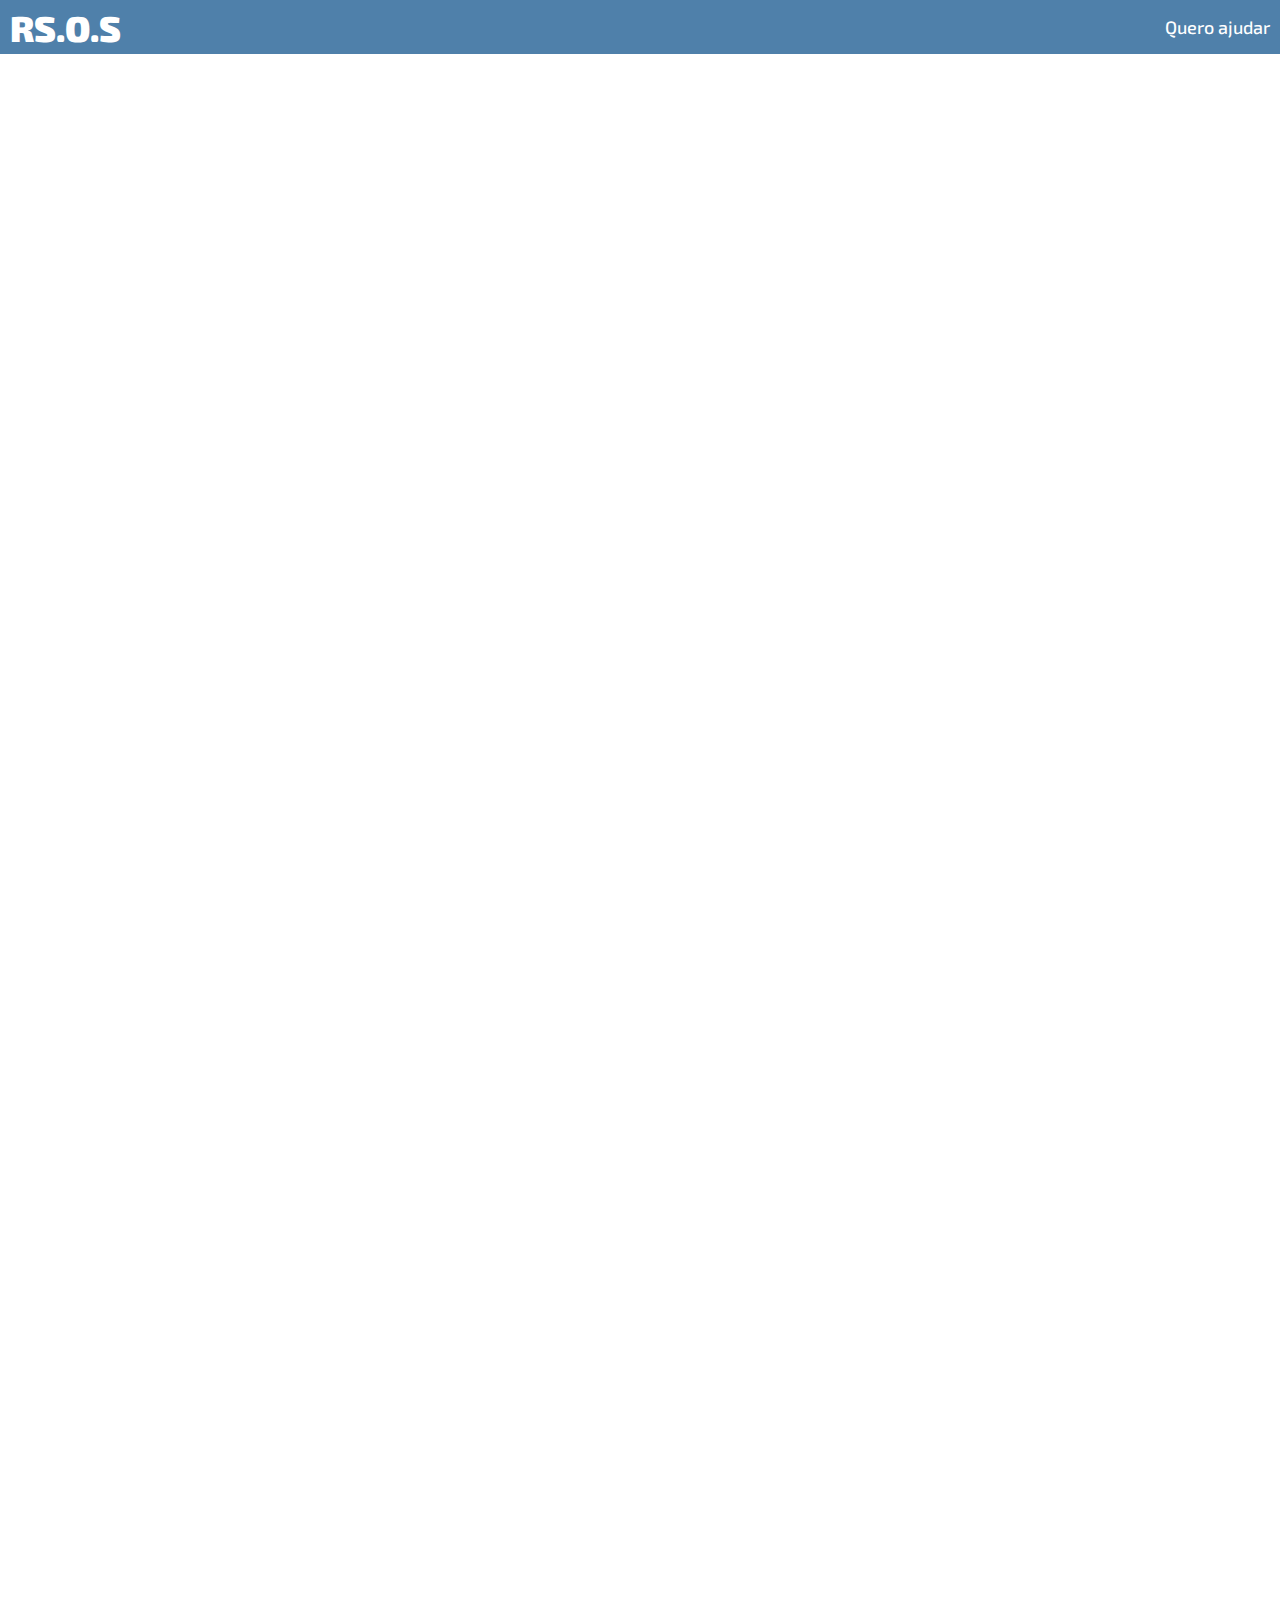
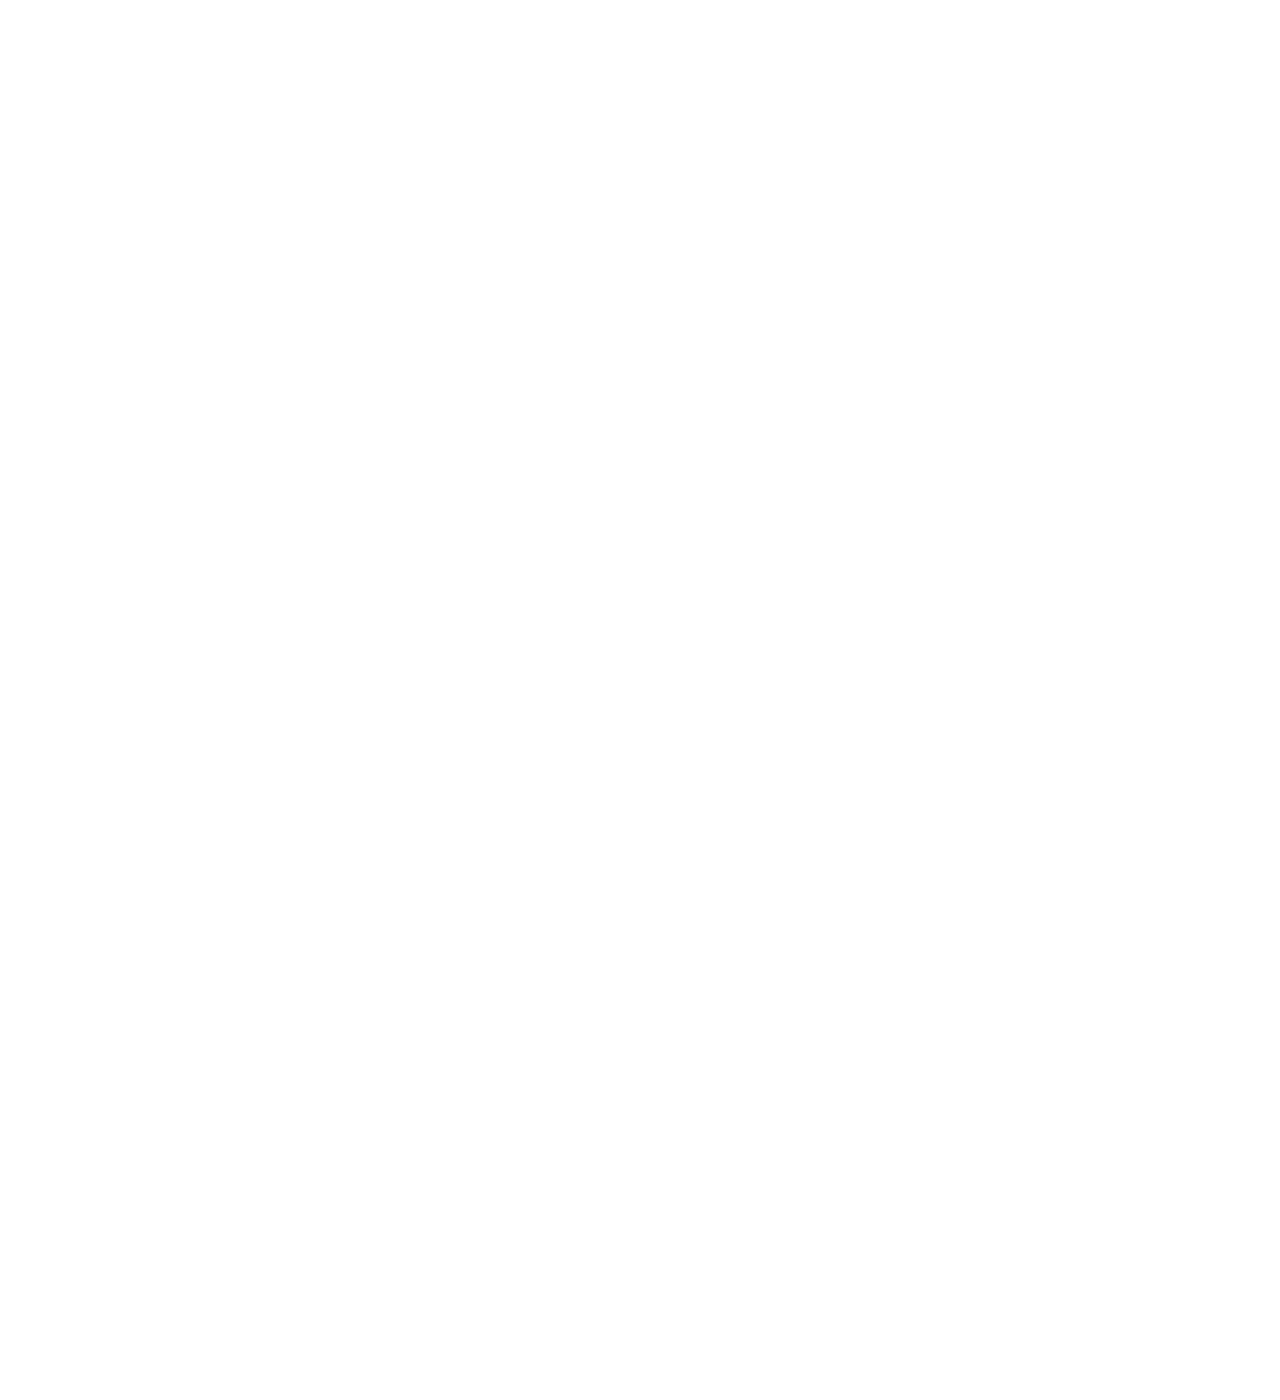
==== index.html @ 18f0c3e8 "1° commit" ====
<!DOCTYPE html>
<html lang="pt-br">
<head>
    <meta charset="UTF-8">
    <meta name="viewport" content="width=device-width, initial-scale=1.0">
    <title>RS.O.S | Página Inicial</title>

    <link rel="stylesheet" href="style.css">
</head>
<body>
    <div class="cab">
        <div class="cab_left">
            <h1 class="title">RS.O.S</h1>
        </div>
        
        <div class="cab_right">
            <a href=""><h2 class="cab_ajudar">Quero ajudar</h2></a>
        </div>
    </div>
</body>
</html>
---- style.css ----
@import url('https://fonts.googleapis.com/css2?family=Exo+2:ital,wght@0,100..900;1,100..900&display=swap');

body {
    margin: 0;
    height: 3000px;

    font-family: "Exo 2", sans-serif;
}

body::-webkit-scrollbar {
    width: 8px;
    background-color: #ffffff;

    opacity: 0.2;
}

body::-webkit-scrollbar-thumb {
    background-color: #0B3355;
    border-radius: 4px;
}

.cab {
    display: grid;
    grid-template-columns: 30% 70%;
    position: fixed;
    height: 6vh;
    width: 100%;
    background-color: #4F80AA;
}

.cab_left {
    align-self: center;
}

.title {
    margin: 0;

    color: #ffffff;
    font-weight: 900;

    font-size: calc(4vh);

    margin-left: 10px;
}

.cab_right {
    align-self: center;
    justify-self: right;

    margin-right: 10px;
}

.cab_ajudar {
    margin: 0;

    color: #ffffff;
    font-weight: 500;

    font-size: calc(2vh);

    transition: .2s linear;
}

.cab_ajudar:hover {
    color: #0B3355;
}

a {
    text-decoration: none;
}

a:hover {
   
}
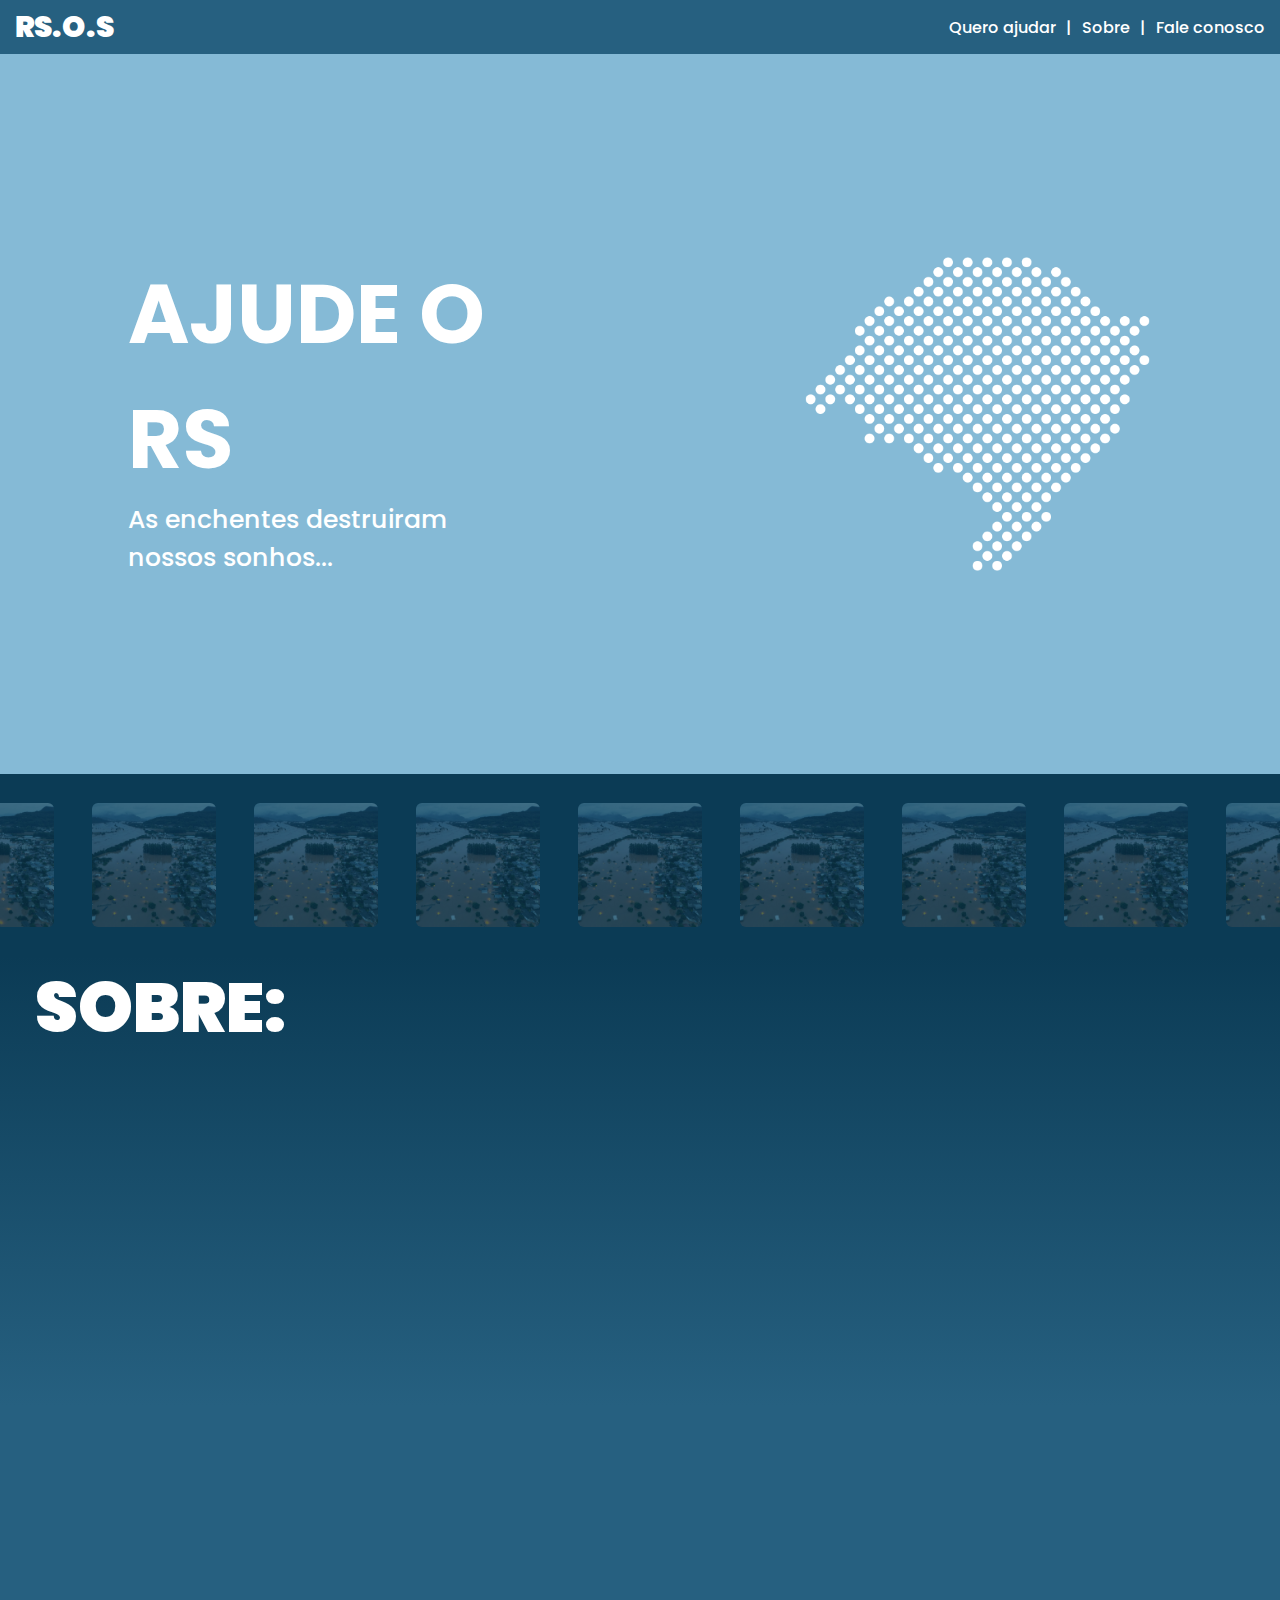
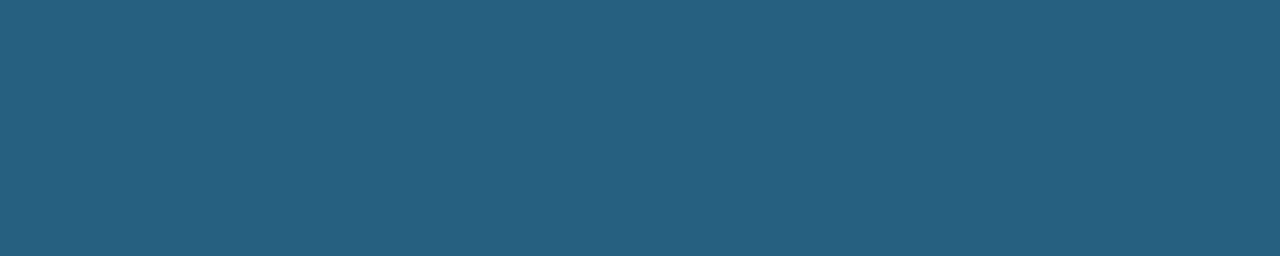
==== commit 09c14fec: "3° commit" ====
--- a/index.html
+++ b/index.html
@@ -6,16 +6,91 @@
     <title>RS.O.S | Página Inicial</title>
 
     <link rel="stylesheet" href="style.css">
+
+    <script src="script.js"></script>
 </head>
 <body>
     <div class="cab">
         <div class="cab_left">
             <h1 class="title">RS.O.S</h1>
         </div>
-        
+
         <div class="cab_right">
             <a href=""><h2 class="cab_ajudar">Quero ajudar</h2></a>
+            <h2 class="cab_ajudar">|</h2>
+            <a href=""><h2 class="cab_ajudar">Sobre</h2></a>
+            <h2 class="cab_ajudar">|</h2>
+            <a href=""><h2 class="cab_ajudar">Fale conosco</h2></a>
+        </div>
+
+        <div class="cab_right_drop">
+            <input type="checkbox" role="button" aria-label="Display the menu" class="menu">
         </div>
     </div>
+
+    <div class="container">
+        <div class="container_left">
+            <h1 class="cont_txt">AJUDE O RS</h1>
+            <h2 class="cont_subtxt">As enchentes destruiram <br> nossos sonhos...</h2>
+        </div>
+
+        <div class="container_right">
+            <img src="imagens/RS_pontos.png" alt="mapa_rs" class="rs_pontos">
+        </div>
+    </div>
+
+    <div class="img_container">
+        <div class="img" id="img">
+            <img src="imagens/enchente1.jpg" alt="enchentes1" class="imgs_row">
+            <img src="imagens/enchente1.jpg" alt="enchentes1" class="imgs_row">
+            <img src="imagens/enchente1.jpg" alt="enchentes1" class="imgs_row">
+            <img src="imagens/enchente1.jpg" alt="enchentes1" class="imgs_row">
+            <img src="imagens/enchente1.jpg" alt="enchentes1" class="imgs_row">
+            <img src="imagens/enchente1.jpg" alt="enchentes1" class="imgs_row">
+            <img src="imagens/enchente1.jpg" alt="enchentes1" class="imgs_row">
+            <img src="imagens/enchente1.jpg" alt="enchentes1" class="imgs_row">
+            <img src="imagens/enchente1.jpg" alt="enchentes1" class="imgs_row">
+        </div>
+    </div>
+
+    <div class="infos">
+        <h1 class="info_title">
+            SOBRE:
+        </h1>
+    </div>
+
+    <script>
+        const imgs = document.querySelectorAll("#img img")
+
+        idx = 1
+
+        function image_hover() {
+            idx++
+
+            if (idx > imgs.length) {
+                idx = 1
+                document.querySelector(`#img :nth-child(${imgs.length})`).style.opacity = '.5'
+                document.querySelector(`#img :nth-child(${imgs.length})`).style.width = 'calc(5.5vh + 7.5vw)'
+                document.querySelector(`#img :nth-child(${imgs.length})`).style.height = 'calc(5.5vh + 7.5vw)'
+            }
+
+            const img = document.querySelector(`#img :nth-child(${idx})`)
+            img.style.opacity = '1'
+            img.style.width = 'calc(5.5vh + 7.5vw)'
+            img.style.height = 'calc(5.5vh + 7.5vw)'
+
+
+            const ltr_img = document.querySelector(`#img :nth-child(${idx-1})`)
+
+            if (idx > 1) {
+                ltr_img.style.opacity = '.3'
+                ltr_img.style.width = 'calc(4.5vh + 6.5vw)'
+                ltr_img.style.height = 'calc(4.5vh + 6.5vw)'
+            }
+        }
+
+        setInterval(image_hover, 1800)
+    </script>
+
 </body>
 </html>--- a/style.css
+++ b/style.css
@@ -1,31 +1,32 @@
-@import url('https://fonts.googleapis.com/css2?family=Exo+2:ital,wght@0,100..900;1,100..900&display=swap');
+@import url('https://fonts.googleapis.com/css2?family=Josefin+Sans:ital,wght@0,100..700;1,100..700&family=Poppins:ital,wght@0,100;0,200;0,300;0,400;0,500;0,600;0,700;0,800;0,900;1,100;1,200;1,300;1,400;1,500;1,600;1,700;1,800;1,900&display=swap');
 
 body {
     margin: 0;
-    height: 3000px;
-
-    font-family: "Exo 2", sans-serif;
+
+    font-family: "Poppins", sans-serif;
+
+    background-color: #85BAD6;
 }
 
 body::-webkit-scrollbar {
-    width: 8px;
+    width: 6px;
     background-color: #ffffff;
 
     opacity: 0.2;
 }
 
 body::-webkit-scrollbar-thumb {
-    background-color: #0B3355;
-    border-radius: 4px;
+    background-color: #0B3B55;
 }
 
 .cab {
     display: grid;
-    grid-template-columns: 30% 70%;
-    position: fixed;
+    grid-template-columns: 20% 80%;
     height: 6vh;
     width: 100%;
-    background-color: #4F80AA;
+    background-color: #266080;
+
+    padding-bottom: 0px;
 }
 
 .cab_left {
@@ -38,37 +39,239 @@
     color: #ffffff;
     font-weight: 900;
 
-    font-size: calc(4vh);
-
-    margin-left: 10px;
+    font-size: calc(3vh + .2vw);
+
+    margin-left: 15px;
+
+    transition: .3s ease;
+}
+
+.title:hover {
+    letter-spacing: 6px;
+
+    transition: .3s ease;
 }
 
 .cab_right {
+    display: flex;
     align-self: center;
     justify-self: right;
 
-    margin-right: 10px;
-}
+    margin-right: 15px;
+}
+
+.cab_right_drop {
+    display: none;
+    align-self: center;
+    justify-self: right;
+
+    margin-right: 15px;
+    margin-top: 5px;
+}
+
+.menu {
+    --s: 3vh; /* control the size */
+  --c: rgb(255, 255, 255); /* the color */
+  
+  height: var(--s);
+  aspect-ratio: 1;
+  border: 0;
+  border-inline: calc(var(--s)/2) solid #0000; 
+  box-sizing: content-box;
+  --_g1: linear-gradient(var(--c) 20%,#0000 0 80%,var(--c) 0) 
+         no-repeat content-box border-box;
+  --_g2: radial-gradient(circle closest-side at 50% 12.5%,var(--c) 95%,#0000) 
+         repeat-y content-box border-box;
+  background: 
+    var(--_g2) left  var(--_p,0px) top,
+    var(--_g1) left  calc(var(--s)/10 + var(--_p,0px)) top,
+    var(--_g2) right var(--_p,0px) top,
+    var(--_g1) right calc(var(--s)/10 + var(--_p,0px)) top;
+  background-size: 
+    20% 80%,
+    40% 100%;
+  position: relative;
+  clip-path: inset(0 25%);
+  -webkit-mask: linear-gradient(90deg,#0000,#000 25% 75%,#0000);
+  cursor: pointer;
+  transition: 
+    background-position .3s var(--_s,.3s), 
+    clip-path 0s var(--_s,.6s);
+  -webkit-appearance:none;
+  -moz-appearance:none;
+  appearance:none;
+}
+
+.menu:before,
+.menu:after {
+  content:"";
+  position: absolute;
+  border-radius: var(--s);
+  inset: 40% 0;
+  background: var(--c);
+  transition: transform .3s calc(.3s - var(--_s,.3s));
+  
+}
+
+.menu:checked {
+    clip-path: inset(0);
+    --_p: calc(-1*var(--s));
+    --_s: 0s;
+  }
+  .menu:checked:before {
+    transform: rotate(45deg);
+  }
+  .menu:checked:after {
+    transform: rotate(-45deg);
+  }
+  .menu:focus-visible {
+    clip-path: none;
+    -webkit-mask: none;
+    border: none;
+    outline: 2px solid var(--c);
+    outline-offset: 5px;
+  }
 
 .cab_ajudar {
     margin: 0;
 
+    margin-left: 10px;
+
     color: #ffffff;
     font-weight: 500;
 
-    font-size: calc(2vh);
+    font-size: calc(1.5vh + .2vw);
 
     transition: .2s linear;
 }
 
 .cab_ajudar:hover {
-    color: #0B3355;
+    color: #002133;
+}
+
+.container {
+    display: grid;
+    grid-template-columns: 40% 60%;
+    height: 80vh;
+
+    margin-left: 10vw;
+    margin-right: 10vw;
+    align-items: center;
+}
+
+.cont_txt {
+    margin: 0;
+    color: #ffffff;
+    font-size: calc(5vh + 3vw);
+
+    transition: .2s linear;
+}
+
+.cont_subtxt {
+    color: #ffffff;
+    margin: 0;
+    font-size: calc(2.5vh + .2vw);
+
+    transition: .2s linear;
+
+    font-weight: 500;
+}
+
+.cont_txt:hover, .cont_subtxt:hover {
+    text-shadow: #266080 0px 0px 15px;
+}
+
+.container_right {
+    display: flex;
+
+    justify-content: right;
+
+}
+
+.rs_pontos {
+    width: calc(16vw + 16vh);
+    transition: .3s ease;
+}
+
+.rs_pontos:hover {
+    width: calc(17vw + 17vh);
+}
+
+.img_container {
+    background-color: #0B3B55;
+}
+
+.img {
+    display: flex;
+    overflow-x: auto;
+    height: calc(10vw + 6vh);
+    width: 100%;
+
+    justify-content: center;
+    align-items: center;
+
+    transition: .5s ease;
+}
+
+.imgs_row {
+    width: calc(4.5vh + 6.5vw);
+    height: calc(4.5vh + 6.5vw);
+    object-fit: cover;
+
+    margin-left: 1.5vw;
+    margin-right: 1.5vw;
+
+    border-radius: 6px;
+
+    opacity: .3;
+
+    transition: .5s ease;
+}
+
+.img::-webkit-scrollbar {
+    background-color: #ffffff;
+    height: 0px;
+    width: 0px;
+}
+
+.infos {
+    background-image: linear-gradient(180deg, #0B3B55, #266080, #266080);
+
+    height: 100vh;
+
+    padding-left: calc(1vh + 2vw);
+}
+
+.info_title {
+    color: #ffffff;
+    margin: 0;
+
+    font-weight: 900;
+    font-size: calc(3.5vh + 3vw);
 }
 
 a {
     text-decoration: none;
 }
 
-a:hover {
-   
+@media (max-width: 600px) {
+    .container {
+        display: flex;
+        flex-direction: column;
+
+        justify-content: center;
+    }
+
+    .container_right {
+        margin-top: 8vh;
+        justify-content: center;
+    }
+
+    .cab_right {
+        display: none;
+    }
+
+    .cab_right_drop {
+        display: block;
+    }
 }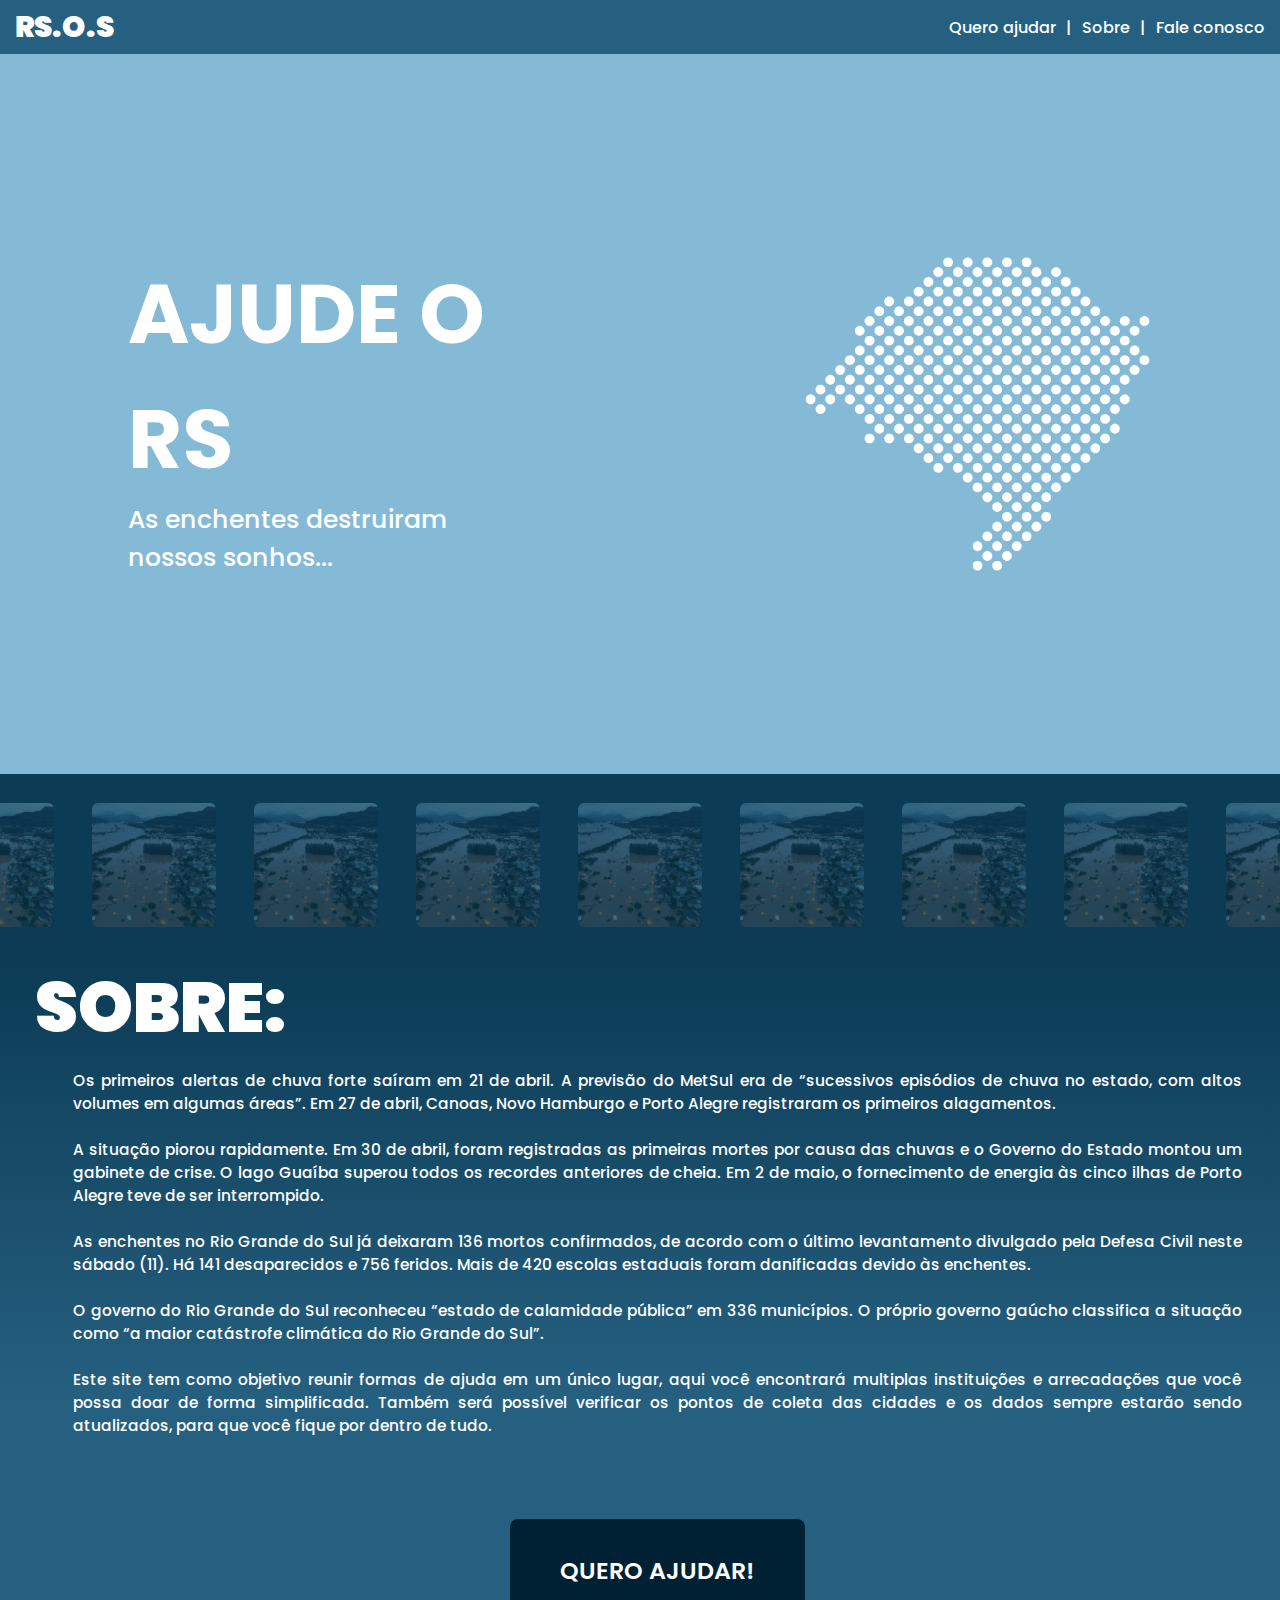
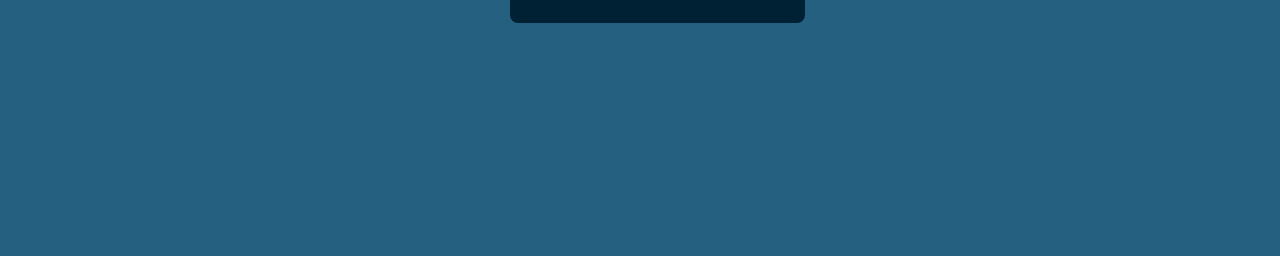
==== commit 179c32a9: "4° commit" ====
--- a/index.html
+++ b/index.html
@@ -57,6 +57,18 @@
         <h1 class="info_title">
             SOBRE:
         </h1>
+
+        <h2 class="info_txt">
+            Os primeiros alertas de chuva forte saíram em 21 de abril. A previsão do MetSul era de “sucessivos episódios de chuva no estado, com altos volumes em algumas áreas”. Em 27 de abril, Canoas, Novo Hamburgo e Porto Alegre registraram os primeiros alagamentos. <br><br>
+            A situação piorou rapidamente. Em 30 de abril, foram registradas as primeiras mortes por causa das chuvas e o Governo do Estado montou um gabinete de crise. O lago Guaíba superou todos os recordes anteriores de cheia. Em 2 de maio, o fornecimento de energia às cinco ilhas de Porto Alegre teve de ser interrompido. <br><br>
+            As enchentes no Rio Grande do Sul já deixaram 136 mortos confirmados, de acordo com o último levantamento divulgado pela Defesa Civil neste sábado (11). Há 141 desaparecidos e 756 feridos. Mais de 420 escolas estaduais foram danificadas devido às enchentes. <br><br>
+            O governo do Rio Grande do Sul reconheceu “estado de calamidade pública” em 336 municípios. O próprio governo gaúcho classifica a situação como “a maior catástrofe climática do Rio Grande do Sul”. <br><br>
+            Este site tem como objetivo reunir formas de ajuda em um único lugar, aqui você encontrará multiplas instituições e arrecadações que você possa doar de forma simplificada. Também será possível verificar os pontos de coleta das cidades e os dados sempre estarão sendo atualizados, para que você fique por dentro de tudo.
+        </h2>
+
+        <div class="div_btn">
+            <button class="btn_ajudar">QUERO AJUDAR!</button>
+        </div>
     </div>
 
     <script>
--- a/style.css
+++ b/style.css
@@ -250,6 +250,54 @@
     font-size: calc(3.5vh + 3vw);
 }
 
+.info_txt {
+    color: #ffffff;
+    margin: 1vh 3vw 0px 3vw;
+
+    font-weight: 500;
+    font-size: calc(1vh + .5vw);
+
+    text-align:justify;
+}
+
+.div_btn {
+    display: flex;
+    justify-content: center;
+    align-items: center;
+    margin-left: 3vw;
+    margin-right: 3vw;
+
+    margin-top: calc(2vh + 5vw);
+}
+
+.btn_ajudar {
+    display: flex;
+    justify-content: center;
+    align-items: center;
+
+    font-family: "Poppins", sans-serif;
+    font-weight: 600;
+    font-size: calc(1.5vw + .5vh);
+    color: #ffffff;
+
+    background-color: #002133;
+    width: calc(16vw + 10vh);
+    height: calc(6vw + 3vh);
+
+    border: 0;
+    border-radius: 8px;
+
+    transition: .5s ease;
+}
+
+.btn_ajudar:hover {
+    background-color: #0B3B55;
+
+    width: 90%;
+
+    letter-spacing: 10px;
+}
+
 a {
     text-decoration: none;
 }
@@ -274,4 +322,12 @@
     .cab_right_drop {
         display: block;
     }
+
+    .infos {
+        height: 75vh;
+    }
+
+    .info_txt {
+        width: 90%;
+    }
 }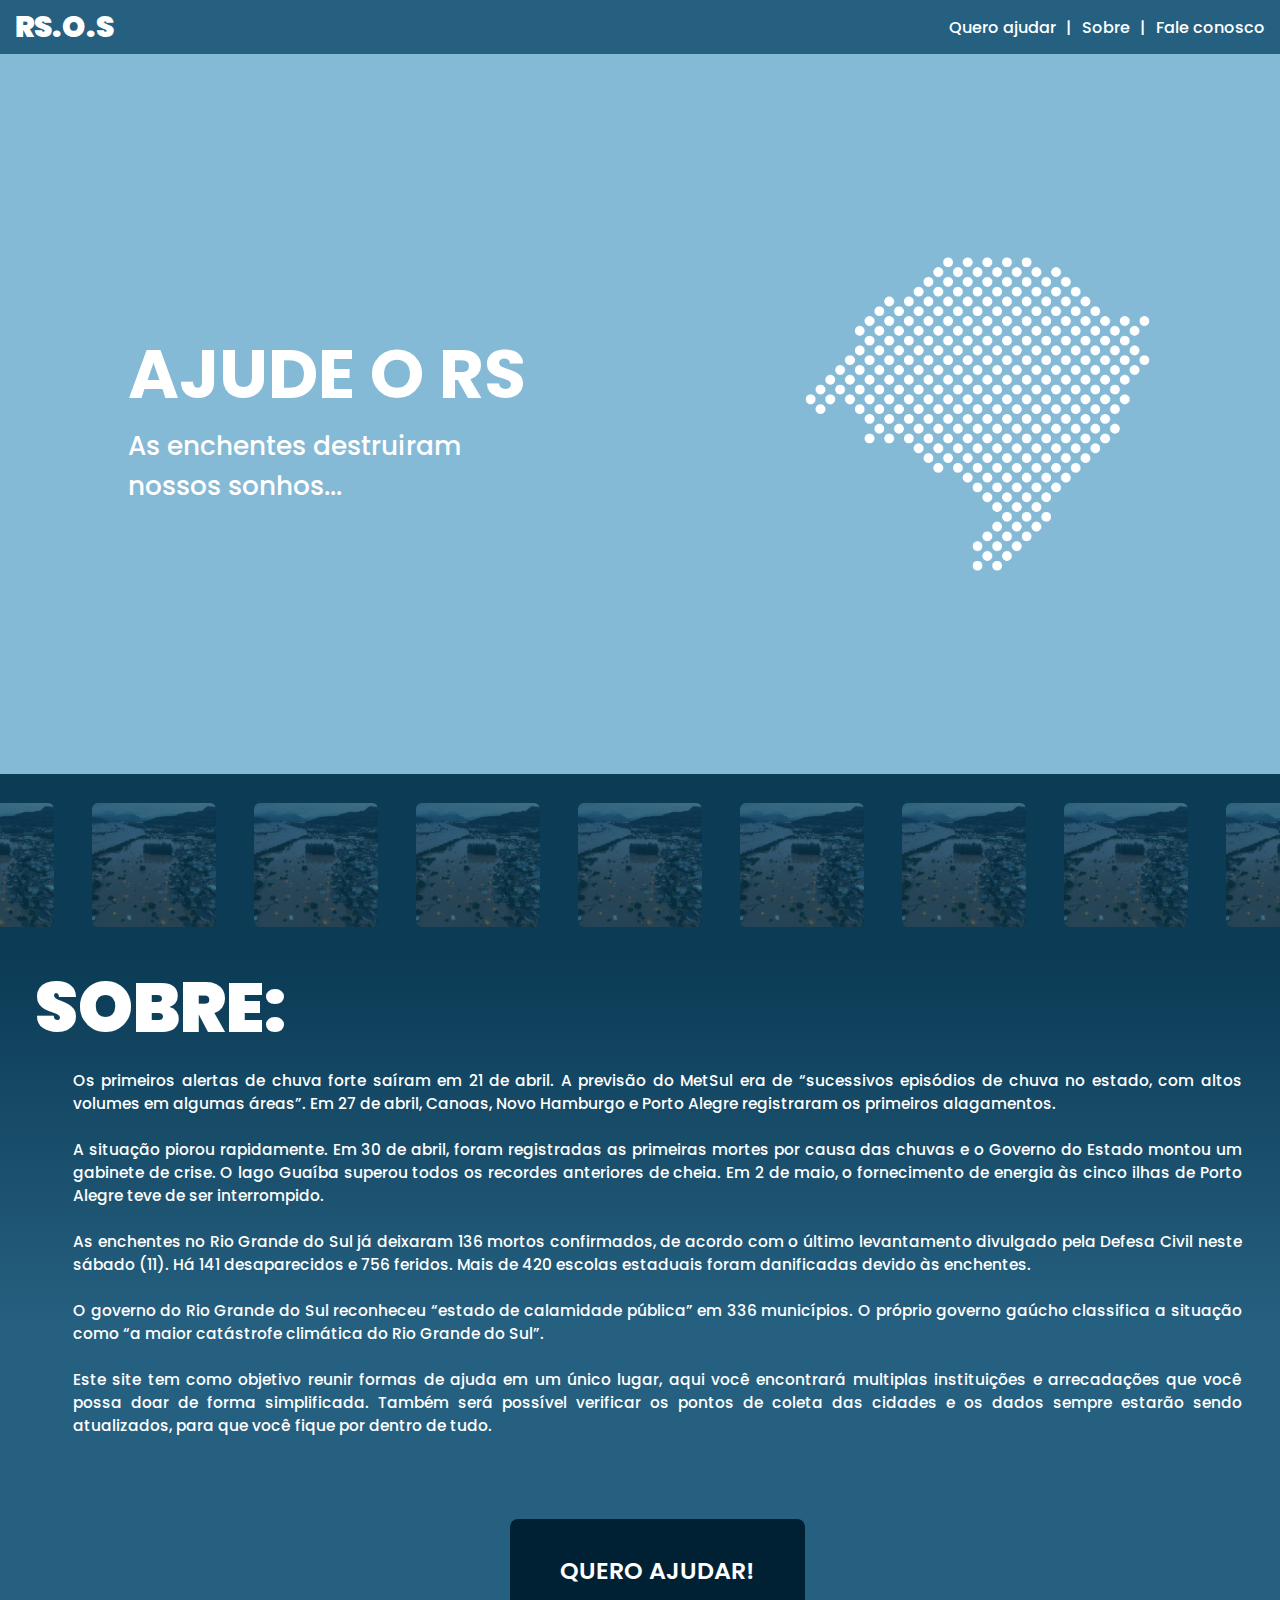
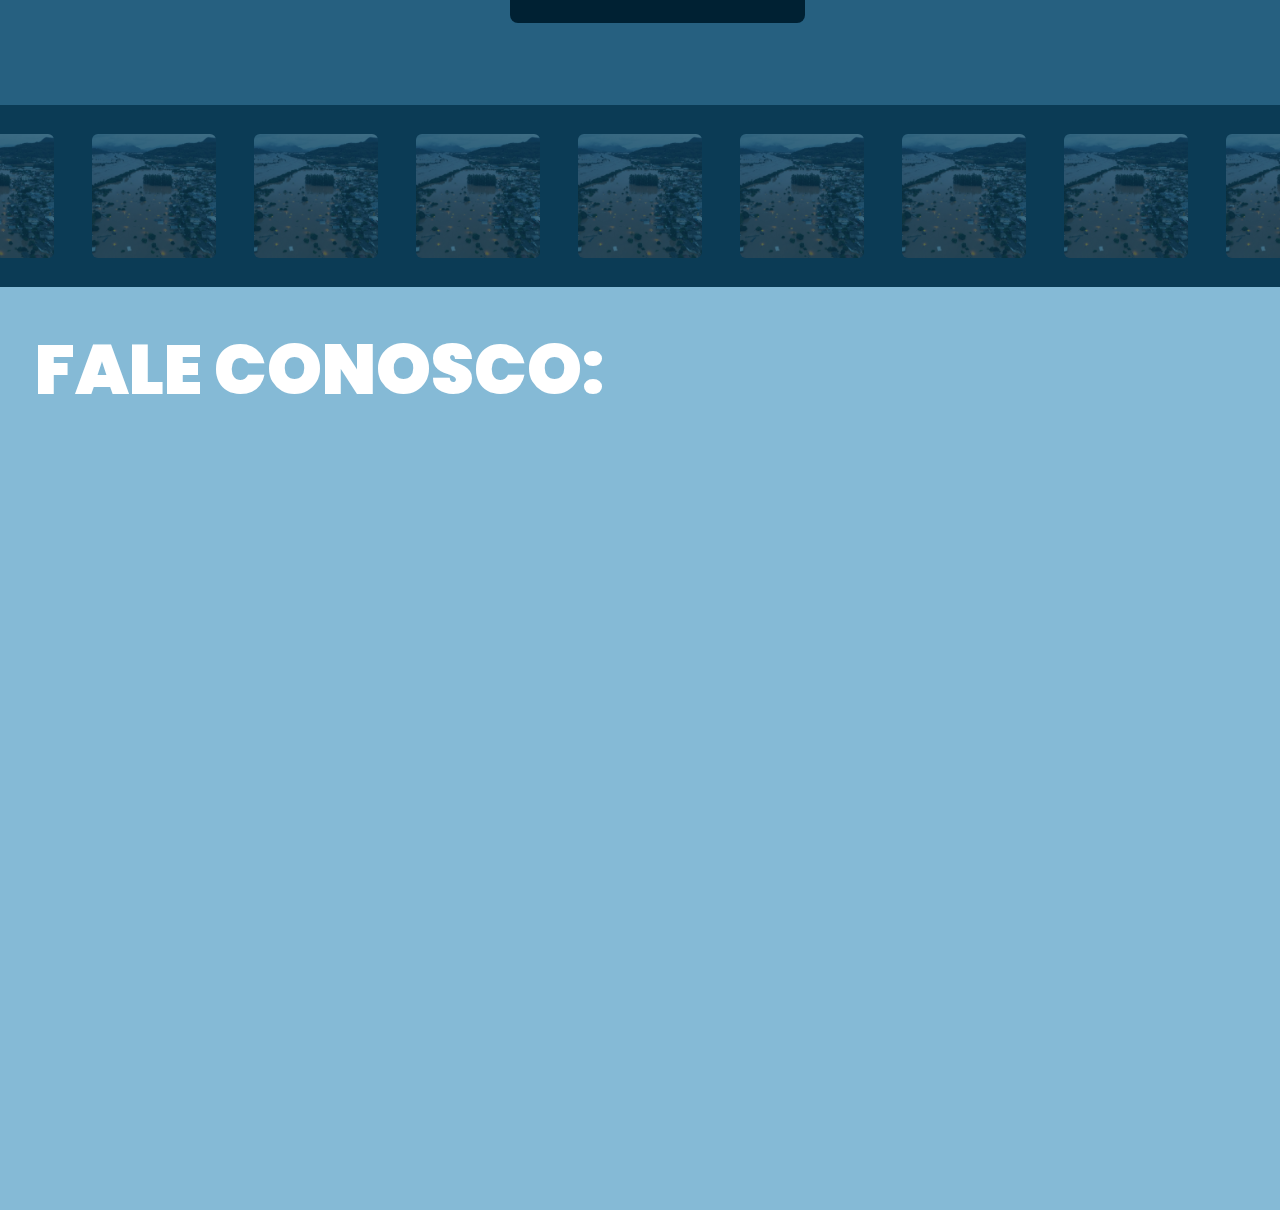
==== commit 8d04ad1e: "5° commit" ====
--- a/index.html
+++ b/index.html
@@ -16,11 +16,11 @@
         </div>
 
         <div class="cab_right">
-            <a href=""><h2 class="cab_ajudar">Quero ajudar</h2></a>
+            <a href="ajuda.html"><h2 class="cab_ajudar">Quero ajudar</h2></a>
             <h2 class="cab_ajudar">|</h2>
-            <a href=""><h2 class="cab_ajudar">Sobre</h2></a>
+            <a onclick="anchor()"><h2 class="cab_ajudar" id="1">Sobre</h2></a>
             <h2 class="cab_ajudar">|</h2>
-            <a href=""><h2 class="cab_ajudar">Fale conosco</h2></a>
+            <a onclick="anchor()"><h2 class="cab_ajudar" id="2">Fale conosco</h2></a>
         </div>
 
         <div class="cab_right_drop">
@@ -53,7 +53,7 @@
         </div>
     </div>
 
-    <div class="infos">
+    <div class="infos" id="anchor1">
         <h1 class="info_title">
             SOBRE:
         </h1>
@@ -67,11 +67,42 @@
         </h2>
 
         <div class="div_btn">
-            <button class="btn_ajudar">QUERO AJUDAR!</button>
+            <button class="btn_ajudar" onclick="window.location.href = 'ajuda.html' ">QUERO AJUDAR!</button>
         </div>
     </div>
 
+    <div class="img_container">
+        <div class="img" id="img2">
+            <img src="imagens/enchente1.jpg" alt="enchentes1" class="imgs_row2">
+            <img src="imagens/enchente1.jpg" alt="enchentes1" class="imgs_row2">
+            <img src="imagens/enchente1.jpg" alt="enchentes1" class="imgs_row2">
+            <img src="imagens/enchente1.jpg" alt="enchentes1" class="imgs_row2">
+            <img src="imagens/enchente1.jpg" alt="enchentes1" class="imgs_row2">
+            <img src="imagens/enchente1.jpg" alt="enchentes1" class="imgs_row2">
+            <img src="imagens/enchente1.jpg" alt="enchentes1" class="imgs_row2">
+            <img src="imagens/enchente1.jpg" alt="enchentes1" class="imgs_row2">
+            <img src="imagens/enchente1.jpg" alt="enchentes1" class="imgs_row2">
+        </div>
+    </div>
+
+    <div class="div_contato" id="anchor2">
+        <h1 class="contato_title">FALE CONOSCO:</h1>
+    </div>
+
     <script>
+        var buttons = document.querySelectorAll('.cab_ajudar')
+        buttons.forEach(function(button) {
+
+            button.addEventListener('click', function() {
+                var btnId = this.id
+                var targetDiv = document.getElementById('anchor'+btnId)
+
+                targetDiv.scrollIntoView ({
+                    behavior:"smooth"
+                });
+            });
+        });
+
         const imgs = document.querySelectorAll("#img img")
 
         idx = 1
@@ -81,9 +112,9 @@
 
             if (idx > imgs.length) {
                 idx = 1
-                document.querySelector(`#img :nth-child(${imgs.length})`).style.opacity = '.5'
-                document.querySelector(`#img :nth-child(${imgs.length})`).style.width = 'calc(5.5vh + 7.5vw)'
-                document.querySelector(`#img :nth-child(${imgs.length})`).style.height = 'calc(5.5vh + 7.5vw)'
+                document.querySelector(`#img :nth-child(${imgs.length})`).style.opacity = '.3'
+                document.querySelector(`#img :nth-child(${imgs.length})`).style.width = 'calc(4.5vh + 6.5vw)'
+                document.querySelector(`#img :nth-child(${imgs.length})`).style.height = 'calc(4.5vh + 6.5vw)'
             }
 
             const img = document.querySelector(`#img :nth-child(${idx})`)
@@ -101,7 +132,38 @@
             }
         }
 
+        const imgs2 = document.querySelectorAll("#img2 img")
+        idx2 = imgs2.length
+
+
+        function image_hover2() {
+            idx2 -= 1
+
+            if (idx2 < 1) {
+                idx2 = imgs.length
+                document.querySelector(`#img2 :nth-child(${1})`).style.opacity = '.3'
+                document.querySelector(`#img2 :nth-child(${1})`).style.width = 'calc(4.5vh + 6.5vw)'
+                document.querySelector(`#img2 :nth-child(${1})`).style.height = 'calc(4.5vh + 6.5vw)'
+            }
+
+            const img = document.querySelector(`#img2 :nth-child(${idx2})`)
+            img.style.opacity = '1'
+            img.style.width = 'calc(5.5vh + 7.5vw)'
+            img.style.height = 'calc(5.5vh + 7.5vw)'
+
+
+            const ltr_img = document.querySelector(`#img2 :nth-child(${idx2+1})`)
+
+            if (idx2 < imgs2.length) {
+                ltr_img.style.opacity = '.3'
+                ltr_img.style.width = 'calc(4.5vh + 6.5vw)'
+                ltr_img.style.height = 'calc(4.5vh + 6.5vw)'
+            }
+        }
+
         setInterval(image_hover, 1800)
+        setInterval(image_hover2, 1800)
+
     </script>
 
 </body>
--- a/style.css
+++ b/style.css
@@ -151,7 +151,7 @@
 
 .container {
     display: grid;
-    grid-template-columns: 40% 60%;
+    grid-template-columns: 50% 50%;
     height: 80vh;
 
     margin-left: 10vw;
@@ -162,7 +162,7 @@
 .cont_txt {
     margin: 0;
     color: #ffffff;
-    font-size: calc(5vh + 3vw);
+    font-size: calc(2vh + 4vw);
 
     transition: .2s linear;
 }
@@ -170,7 +170,7 @@
 .cont_subtxt {
     color: #ffffff;
     margin: 0;
-    font-size: calc(2.5vh + .2vw);
+    font-size: calc(1.5vh + 1vw);
 
     transition: .2s linear;
 
@@ -228,6 +228,21 @@
     transition: .5s ease;
 }
 
+.imgs_row2 {
+    width: calc(4.5vh + 6.5vw);
+    height: calc(4.5vh + 6.5vw);
+    object-fit: cover;
+
+    margin-left: 1.5vw;
+    margin-right: 1.5vw;
+
+    border-radius: 6px;
+
+    opacity: .3;
+
+    transition: .5s ease;
+}
+
 .img::-webkit-scrollbar {
     background-color: #ffffff;
     height: 0px;
@@ -237,9 +252,9 @@
 .infos {
     background-image: linear-gradient(180deg, #0B3B55, #266080, #266080);
 
-    height: 100vh;
-
     padding-left: calc(1vh + 2vw);
+
+    padding-bottom: calc(2vh + 5vw);
 }
 
 .info_title {
@@ -295,7 +310,25 @@
 
     width: 90%;
 
-    letter-spacing: 10px;
+    letter-spacing: 2.5vw;
+}
+
+.div_contato {
+    background-color: #85BAD6;
+    height: 90vh;
+
+    padding-top: calc(2vh + 1vw);
+    padding-left: calc(1vh + 2vw);
+    padding-right: calc(1vh + 2vw);
+    padding-bottom: calc(2vh + 5vw);
+}
+
+.contato_title {
+    color: #ffffff;
+    margin: 0;
+
+    font-weight: 900;
+    font-size: calc(3.5vh + 3vw);
 }
 
 a {
@@ -323,10 +356,6 @@
         display: block;
     }
 
-    .infos {
-        height: 75vh;
-    }
-
     .info_txt {
         width: 90%;
     }
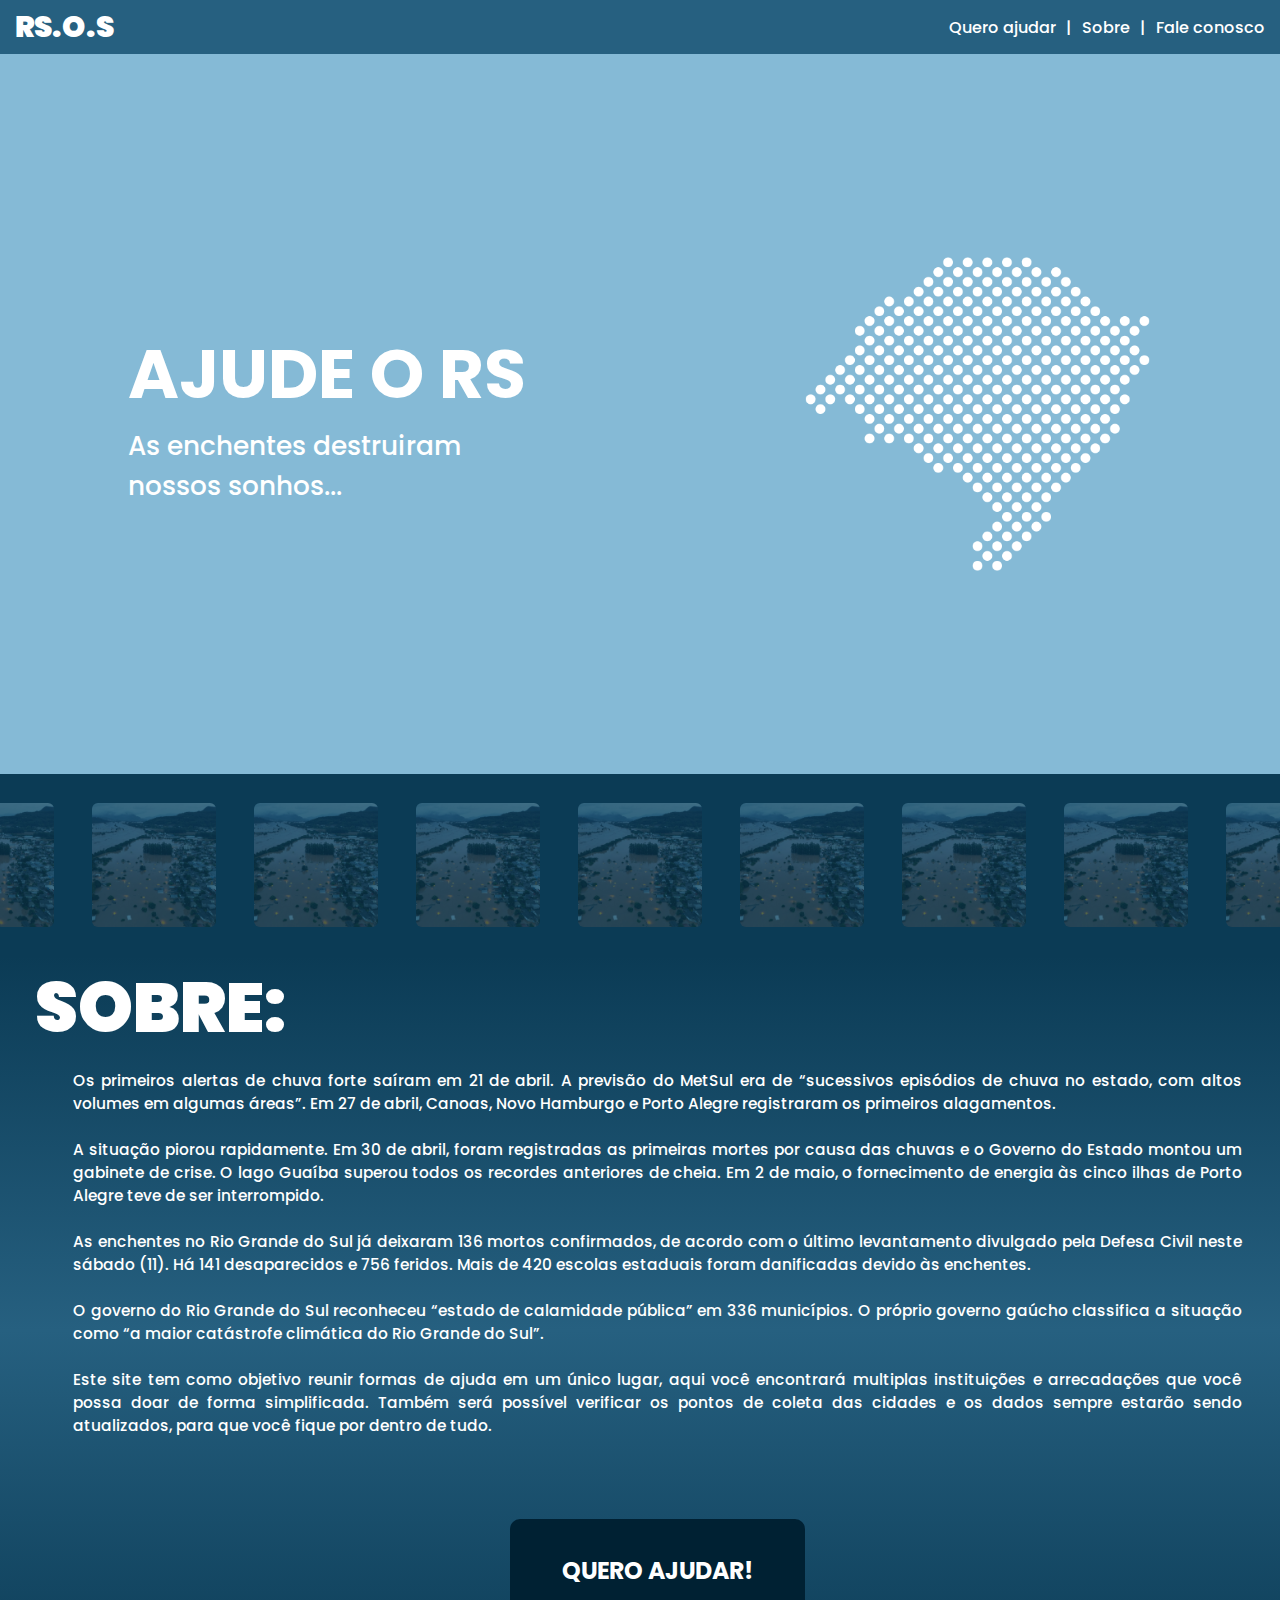
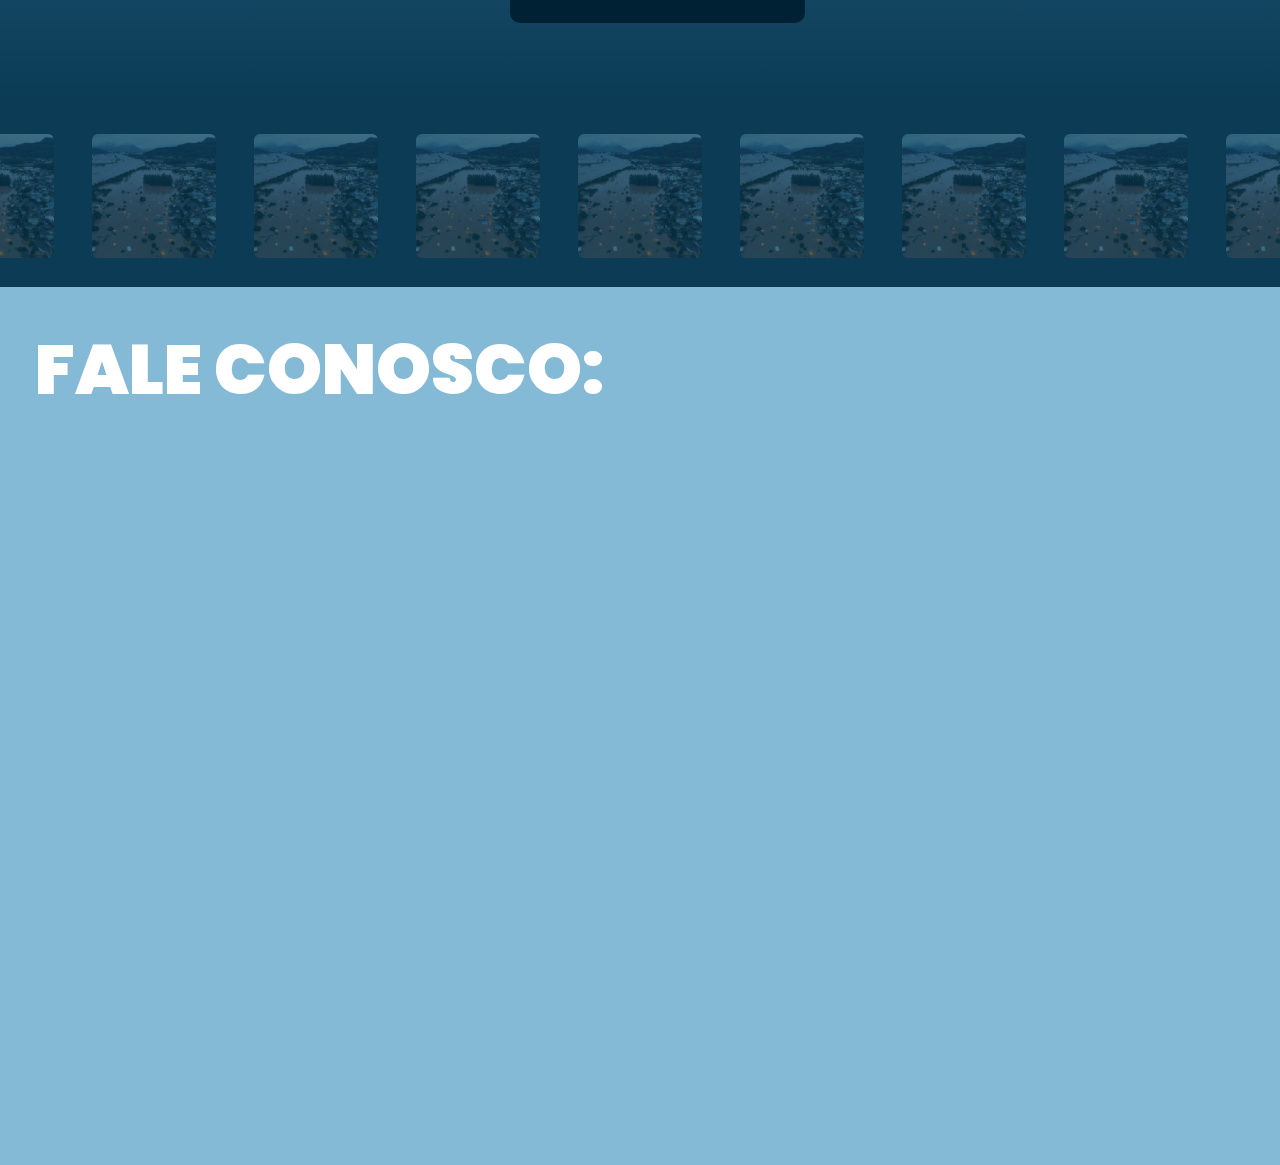
==== commit 7a1f8ac2: "6° commit" ====
--- a/index.html
+++ b/index.html
@@ -18,9 +18,9 @@
         <div class="cab_right">
             <a href="ajuda.html"><h2 class="cab_ajudar">Quero ajudar</h2></a>
             <h2 class="cab_ajudar">|</h2>
-            <a onclick="anchor()"><h2 class="cab_ajudar" id="1">Sobre</h2></a>
+            <a onclick="scroll()"><h2 class="cab_ajudar" id="1">Sobre</h2></a>
             <h2 class="cab_ajudar">|</h2>
-            <a onclick="anchor()"><h2 class="cab_ajudar" id="2">Fale conosco</h2></a>
+            <a onclick="scroll()"><h2 class="cab_ajudar" id="2">Fale conosco</h2></a>
         </div>
 
         <div class="cab_right_drop">
@@ -90,6 +90,20 @@
     </div>
 
     <script>
+        var searchParam = window.location.search
+        var params = new URLSearchParams(searchParam)
+
+        var scrollto = params.get('scrollTo')
+        var searchId = params.get('id')
+
+        if (scrollto == 'true') {
+            var targetDiv = document.getElementById('anchor'+searchId)
+
+            targetDiv.scrollIntoView ({
+                behavior:"smooth"
+            });
+        }
+
         var buttons = document.querySelectorAll('.cab_ajudar')
         buttons.forEach(function(button) {
 
--- a/style.css
+++ b/style.css
@@ -20,8 +20,9 @@
 }
 
 .cab {
-    display: grid;
-    grid-template-columns: 20% 80%;
+    display: flex;
+    justify-content: space-between;
+
     height: 6vh;
     width: 100%;
     background-color: #266080;
@@ -50,6 +51,8 @@
     letter-spacing: 6px;
 
     transition: .3s ease;
+
+    cursor: default;
 }
 
 .cab_right {
@@ -150,13 +153,15 @@
 }
 
 .container {
-    display: grid;
-    grid-template-columns: 50% 50%;
+    display: flex;
+
     height: 80vh;
 
     margin-left: 10vw;
     margin-right: 10vw;
+
     align-items: center;
+    justify-content: space-between;
 }
 
 .cont_txt {
@@ -179,6 +184,7 @@
 
 .cont_txt:hover, .cont_subtxt:hover {
     text-shadow: #266080 0px 0px 15px;
+    cursor: default;
 }
 
 .container_right {
@@ -195,6 +201,8 @@
 
 .rs_pontos:hover {
     width: calc(17vw + 17vh);
+
+    cursor:default;
 }
 
 .img_container {
@@ -250,7 +258,7 @@
 }
 
 .infos {
-    background-image: linear-gradient(180deg, #0B3B55, #266080, #266080);
+    background-image: linear-gradient(180deg, #0B3B55, #266080, #0B3B55);
 
     padding-left: calc(1vh + 2vw);
 
@@ -291,7 +299,7 @@
     align-items: center;
 
     font-family: "Poppins", sans-serif;
-    font-weight: 600;
+    font-weight: 700;
     font-size: calc(1.5vw + .5vh);
     color: #ffffff;
 
@@ -300,22 +308,24 @@
     height: calc(6vw + 3vh);
 
     border: 0;
-    border-radius: 8px;
+    border-radius: 10px;
 
     transition: .5s ease;
 }
 
 .btn_ajudar:hover {
-    background-color: #0B3B55;
-
-    width: 90%;
-
-    letter-spacing: 2.5vw;
+    box-shadow: inset 0px 0px 30px 5px #85BAD6;
+
+    width: calc(26vw + 14vh);
+
+    letter-spacing: calc(.8vw + 0.2vh);
+
+    cursor: pointer;
 }
 
 .div_contato {
     background-color: #85BAD6;
-    height: 90vh;
+    height: 85vh;
 
     padding-top: calc(2vh + 1vw);
     padding-left: calc(1vh + 2vw);
@@ -335,6 +345,10 @@
     text-decoration: none;
 }
 
+a:hover {
+    cursor: pointer;
+}
+
 @media (max-width: 600px) {
     .container {
         display: flex;
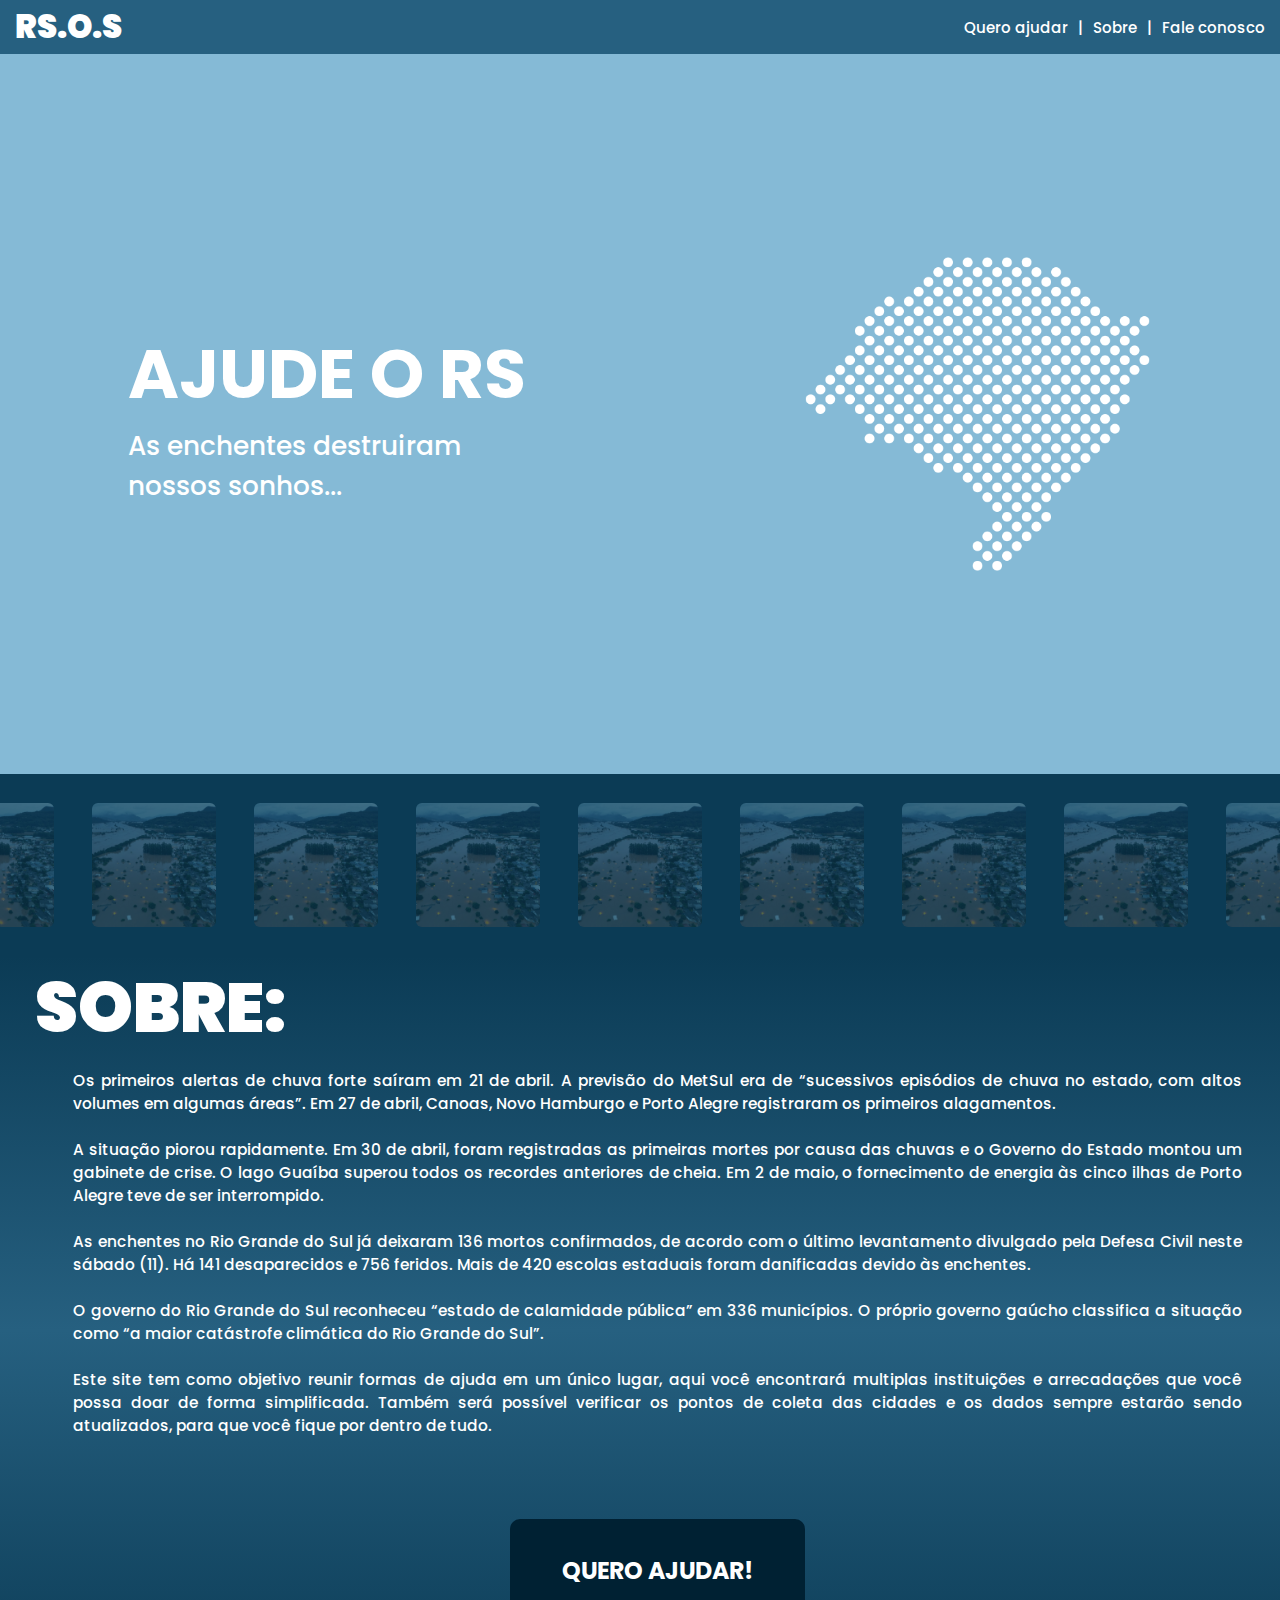
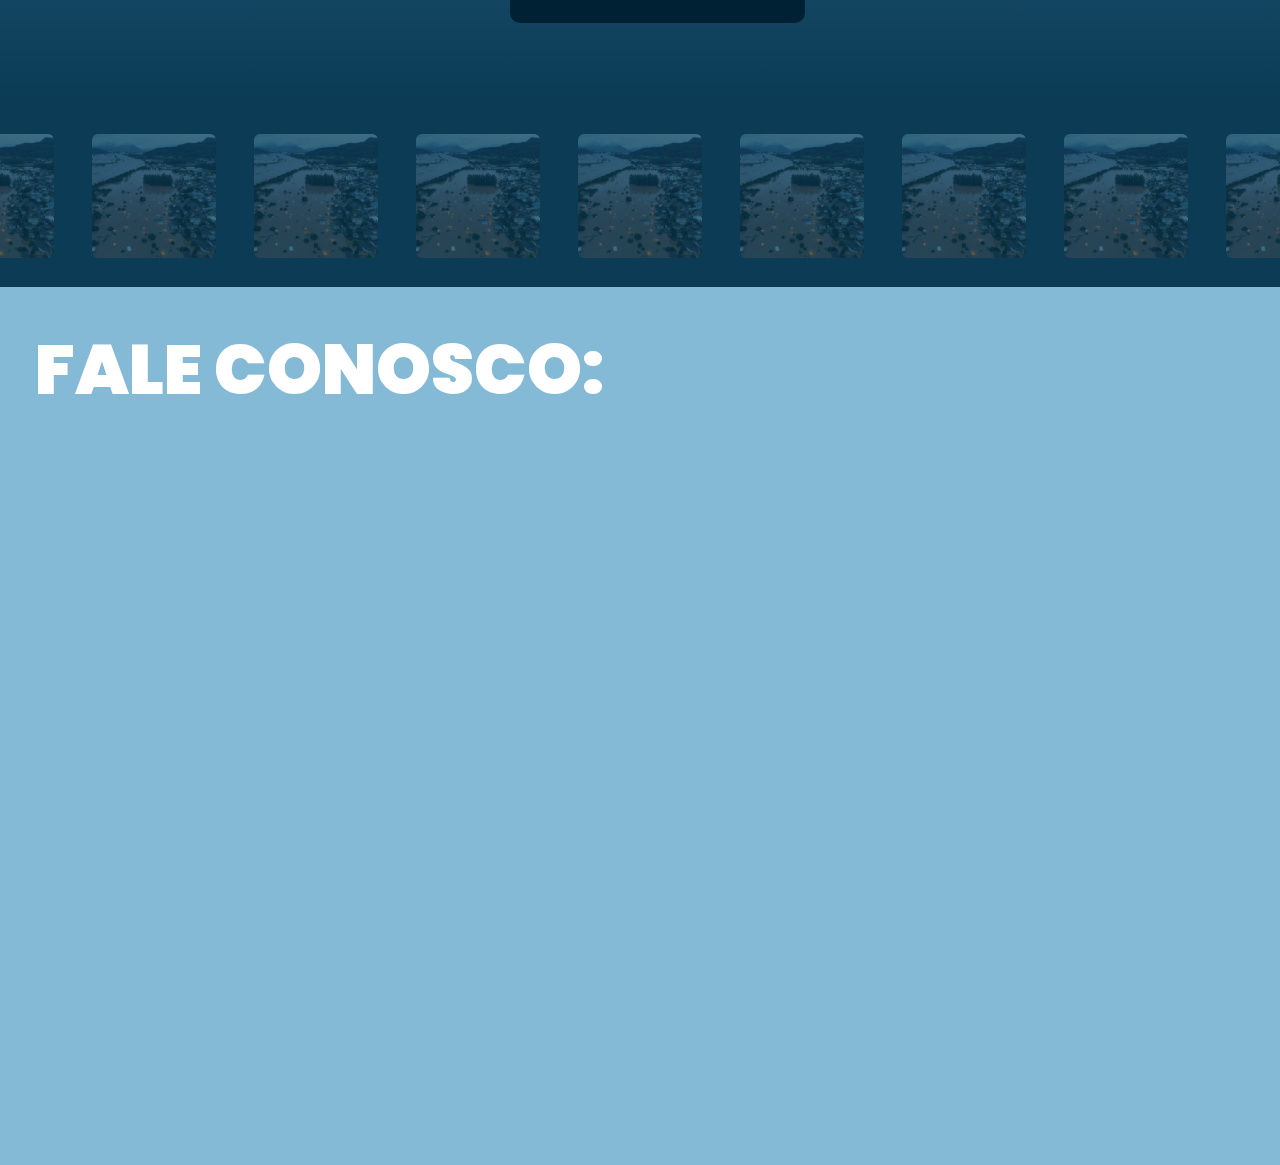
==== commit 003f7364: "11° commit" ====
--- a/index.html
+++ b/index.html
@@ -12,7 +12,7 @@
 <body>
     <div class="cab">
         <div class="cab_left">
-            <h1 class="title">RS.O.S</h1>
+            <a href="index.html"><h1 class="title">RS.O.S</h1></a>
         </div>
 
         <div class="cab_right">
--- a/style.css
+++ b/style.css
@@ -24,6 +24,7 @@
     justify-content: space-between;
 
     height: 6vh;
+    min-height: 30px;
     width: 100%;
     background-color: #266080;
 
@@ -40,7 +41,7 @@
     color: #ffffff;
     font-weight: 900;
 
-    font-size: calc(3vh + .2vw);
+    font-size: calc(10px + calc(2.2vh + .2vw));
 
     margin-left: 15px;
 
@@ -143,7 +144,7 @@
     color: #ffffff;
     font-weight: 500;
 
-    font-size: calc(1.5vh + .2vw);
+    font-size: calc( 8px +  calc(.5vh + .2vw));
 
     transition: .2s linear;
 }
